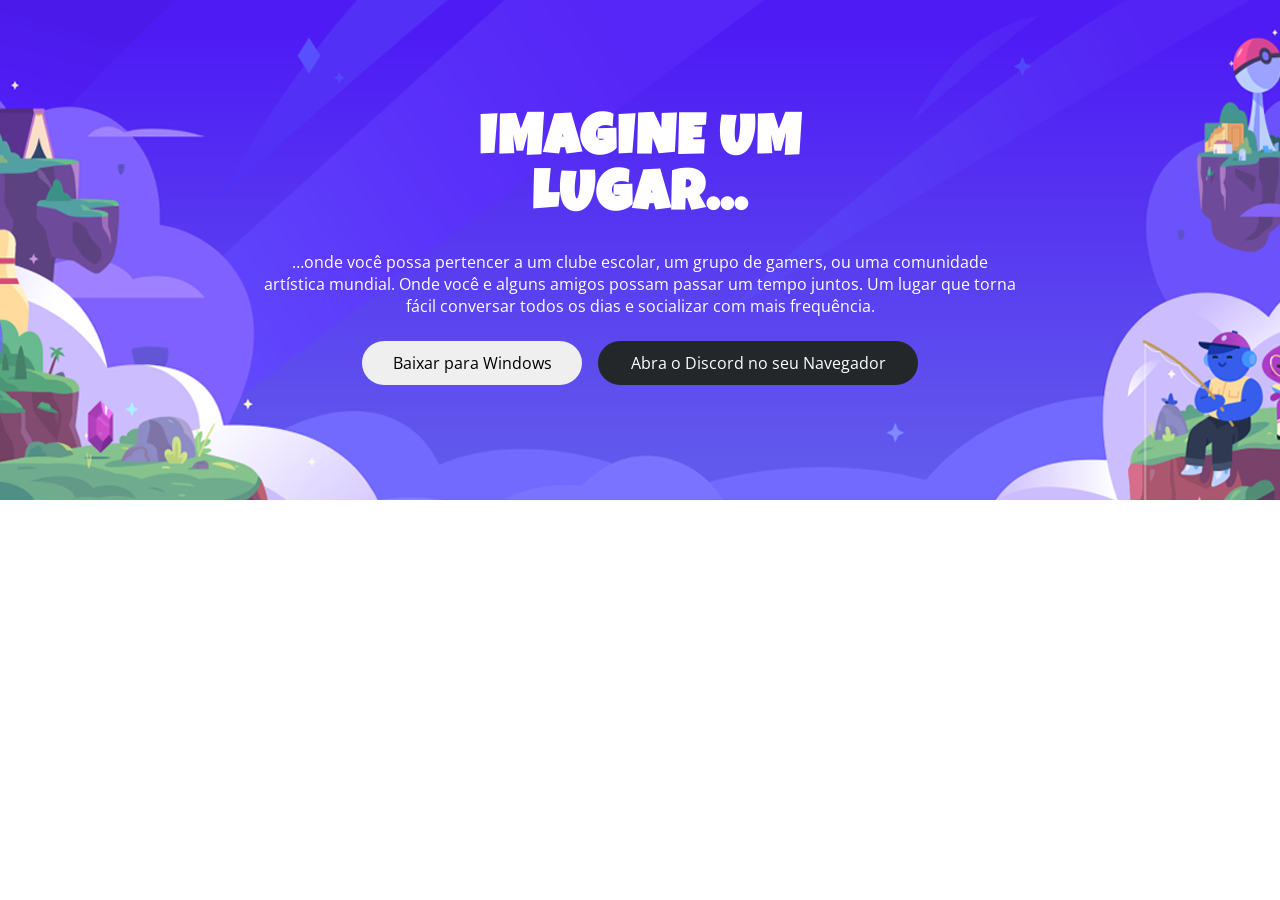
==== index.html @ 2ae84d3d "troca de nome para index" ====
<!DOCTYPE html>
<html lang="pt-br">
<head>
    <meta charset="UTF-8">
    <meta name="viewport" content="width=device-width, initial-scale=1.0">
    <link rel="stylesheet" href="style.css">
    <link rel="stylesheet" href="media.css">
    <title>Document</title>
</head>
<body>
    <header>
        <div class="intro">
            <h1>IMAGINE UM LUGAR...</h1>
            <p>…onde você possa pertencer a um clube escolar, 
                um grupo de gamers, ou uma comunidade artística mundial. 
                Onde você e alguns amigos possam passar um tempo juntos.
                Um lugar que torna fácil conversar todos os dias e socializar com mais frequência.</p>
            <div class="buttons">
                <button id="button1">Baixar para Windows</button>
                <button id="button1smart">Baixar para Android</button>
                <button id="button2">Abra o Discord no seu Navegador</button>
            </div>
        </div>
    </header>
</body>
</html>
---- style.css ----
@import url('https://fonts.googleapis.com/css2?family=Luckiest+Guy&family=Open+Sans:ital,wght@0,300..800;1,300..800&display=swap');
*{
    margin: 0;
    padding: 0;
    box-sizing: border-box;
    text-decoration: none;
}

/*Cabeçalho*/
header{
    max-width: 1370px;
    Height: 500px;
    background-image: url(Imagens/Header\ Background.png);
    display: flex;
    align-items: center;
    justify-content: center;
    padding: 10px;
}
.intro{
    max-width: 60%;
    font-family: "Luckiest Guy", cursive;
    display: flex;
    flex-direction: column;
    align-items: center;
    text-align: center;
    justify-content: center;
    gap: 24px;
}
h1{
    width: 400px;
    font-size: 56px;
    color: #FFFFFF;
    letter-spacing: 2px;
}
p{
    font-family: "Open Sans", sans-serif;
    color: #FFFFFF;
    font-weight: 400;
}
.buttons{
    display: flex;
    gap: 16px;
}
.buttons #button1{
    Width: 220px;
    Height: 44px;
    border: none;
    border-radius: 28px;
    font-family: "Open Sans", sans-serif;
    font-weight: bold;
    font-weight: 400;
    font-size: 16px;
}
#button1smart{
    display: none;
    Width: 220px;
    Height: 44px;
    border: none;
    border-radius: 28px;
    font-family: "Open Sans", sans-serif;
    font-weight: bold;
    font-weight: 400;
    font-size: 16px;
}
.buttons #button2{
    Width: 320px;
    Height: 44px;
    border: none;
    border-radius: 28px;
    font-family: "Open Sans", sans-serif;
    font-weight: bold;
    background-color: #23272A;
    color: #FFFFFF;
    font-weight: 400;
    font-size: 16px;
}
---- media.css ----
@media (max-width: 600px) {
    header{
        max-width: 1320px;
        Height: 550px;
    }
    p{
        font-size: 18px;
        color: #181b1d;
        font-weight: bold;
        width: 380px;
    }
    .buttons {
      flex-direction: column;
      align-items: center;
    }
    #button1{
        display: none;
    }
    #button1smart{
        display: block;
    }
  }
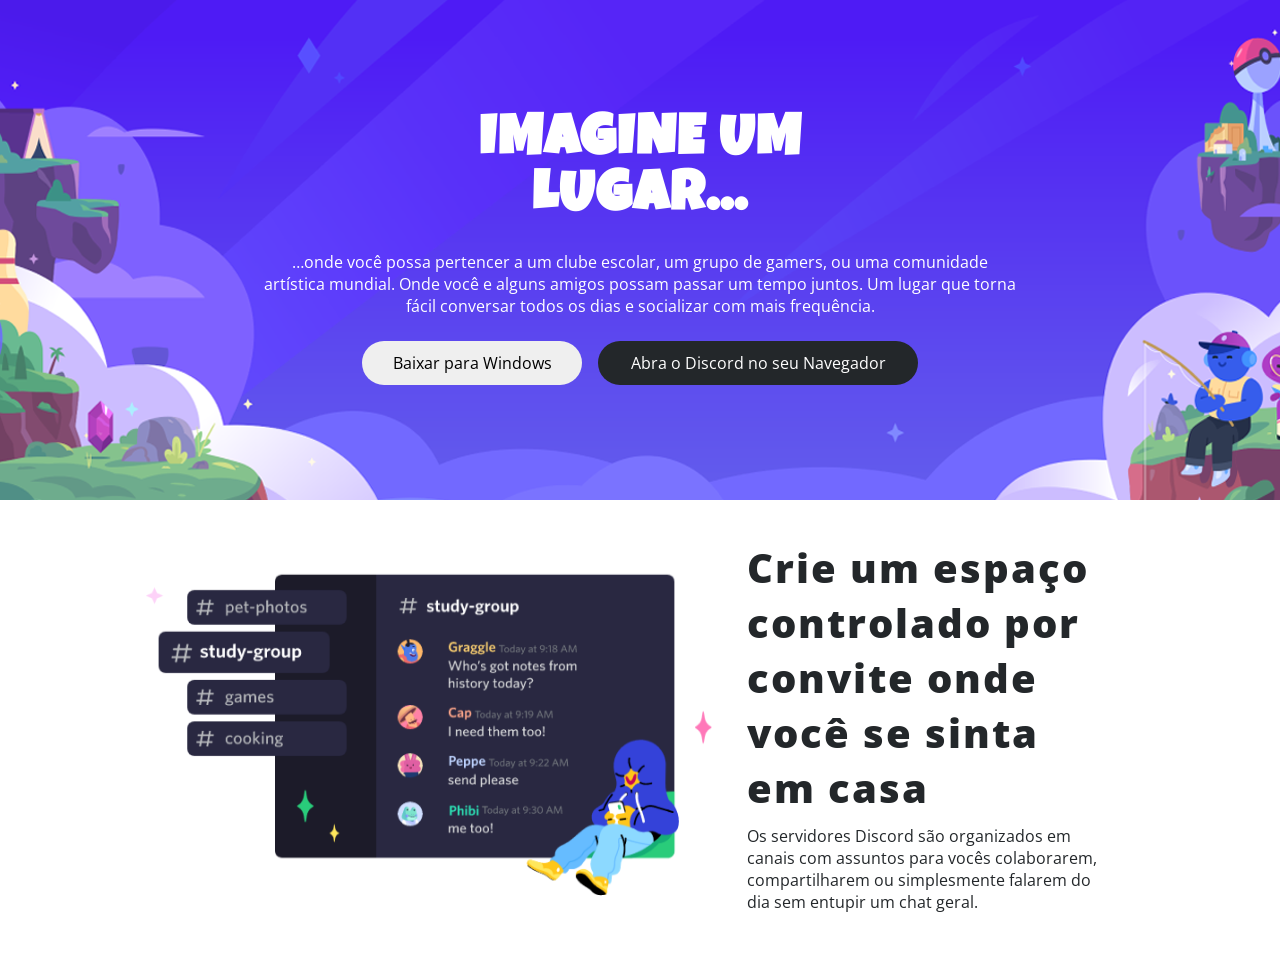
==== commit 2e53d7a4: "segundo commit" ====
--- a/index.html
+++ b/index.html
@@ -22,5 +22,13 @@
             </div>
         </div>
     </header>
+    <section>
+        <img src="Imagens/Section Image.png" alt="">
+        <div class="conteudo1">
+            <h1>Crie um espaço controlado por convite onde você se sinta em casa</h1>
+            <p>Os servidores Discord são organizados em canais com assuntos para vocês colaborarem, 
+                compartilharem ou simplesmente falarem do dia sem entupir um chat geral.</p>
+        </div>
+    </section>
 </body>
 </html>
--- a/style.css
+++ b/style.css
@@ -6,7 +6,7 @@
     text-decoration: none;
 }
 
-/*Cabeçalho*/
+/*cabeçalho da página*/
 header{
     max-width: 1370px;
     Height: 500px;
@@ -73,4 +73,35 @@
     color: #FFFFFF;
     font-weight: 400;
     font-size: 16px;
+}
+/*Primeiro Conteúdo da página*/
+section{
+    padding: 40px;
+    margin: auto;
+    max-width: 1100px;
+    height: 460px;
+    display: flex;
+    gap: 10px;
+}
+section img{
+    width: 607px;
+}
+.conteudo1{
+    display: flex;
+    flex-direction: column;
+    width: 360px;
+    gap: 10px;
+}
+.conteudo1 h1{
+    font-family: "Open Sans", sans-serif;
+    color: #23272A;
+    font-size: 40px;
+    font-weight: 800;
+    width: 100%;
+}
+.conteudo1 p{
+    font-family: "Open Sans", sans-serif;
+    color: #23272A;
+    font-size: 16px;
+    font-weight: 400;
 }
--- a/media.css
+++ b/media.css
@@ -1,13 +1,14 @@
 @media (max-width: 600px) {
+    /*cabeçalho da página*/
     header{
         max-width: 1320px;
         Height: 550px;
+        background-position: center;
     }
     p{
         font-size: 18px;
-        color: #181b1d;
         font-weight: bold;
-        width: 380px;
+        width: 350px;
     }
     .buttons {
       flex-direction: column;
@@ -19,4 +20,30 @@
     #button1smart{
         display: block;
     }
+
+    /*Primeiro conteúdo da página*/
+    section{
+        flex-direction: column;
+        height: 580px;
+    }
+    section img{
+    width: 100%;
+    }
+    .conteudo1{
+        flex-direction: column;
+        text-align: center;
+    }
+    .conteudo1 h1{
+        font-family: "Open Sans", sans-serif;
+        color: #23272A;
+        font-size: 24px;
+        font-weight: 800;
+        width: 100%;
+    }
+    .conteudo1 p{
+        font-family: "Open Sans", sans-serif;
+        color: #23272A;
+        font-size: 16px;
+        font-weight: 400;
+    }
   }
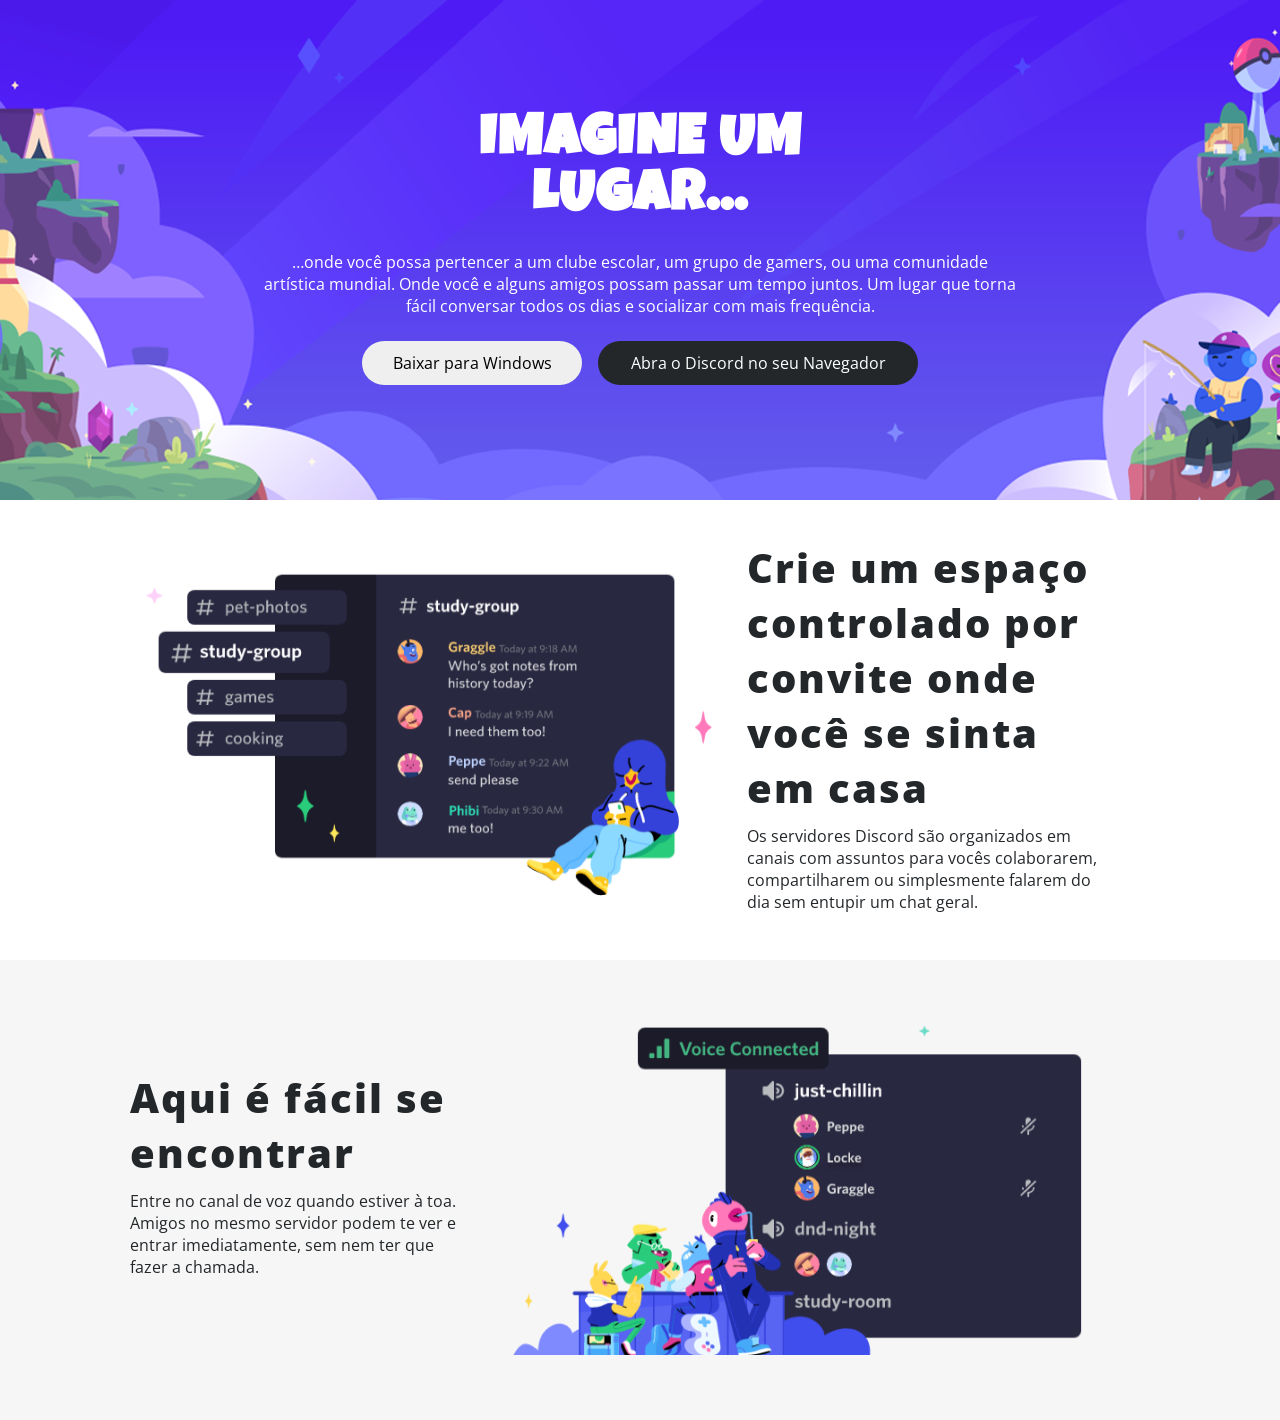
==== commit 77c3a1f7: "terceiro commit" ====
--- a/index.html
+++ b/index.html
@@ -22,13 +22,25 @@
             </div>
         </div>
     </header>
-    <section>
+    <section class="cont1">
         <img src="Imagens/Section Image.png" alt="">
         <div class="conteudo1">
             <h1>Crie um espaço controlado por convite onde você se sinta em casa</h1>
             <p>Os servidores Discord são organizados em canais com assuntos para vocês colaborarem, 
-                compartilharem ou simplesmente falarem do dia sem entupir um chat geral.</p>
+                    compartilharem ou simplesmente falarem do dia sem entupir um chat geral.</p>
         </div>
     </section>
+    <main class="fundo1">
+        <section class="cont2">
+            <div class="conteudo2">
+                <h1>Aqui é fácil se encontrar</h1>
+                <p>Entre no canal de voz quando estiver à toa. 
+                    Amigos no mesmo servidor podem te ver e entrar imediatamente, 
+                    sem nem ter que fazer a chamada.
+                </p>
+            </div>
+            <img src="Imagens/Section Image(2).png" alt="">
+        </section>
+    </main>
 </body>
 </html>
--- a/style.css
+++ b/style.css
@@ -74,8 +74,11 @@
     font-weight: 400;
     font-size: 16px;
 }
+
 /*Primeiro Conteúdo da página*/
-section{
+.fundo1{
+}
+.cont1{
     padding: 40px;
     margin: auto;
     max-width: 1100px;
@@ -104,4 +107,38 @@
     color: #23272A;
     font-size: 16px;
     font-weight: 400;
+}
+
+/*Segundo Conteúdo da página*/
+.fundo1{
+    background-color: #F6F6F6;
+}
+.cont2{
+    padding: 40px;
+    margin: auto;
+    max-width: 1100px;
+    height: 460px;
+    display: flex;
+    gap: 10px;
+}
+.conteudo2{
+    display: flex;
+    flex-direction: column;
+    padding-top: 70px;
+    width: 360px;
+    gap: 10px;
+}
+.conteudo2 h1{
+    font-family: "Open Sans", sans-serif;
+    color: #23272A;
+    font-size: 40px;
+    font-weight: 800;
+    width: 100%;
+}
+.conteudo2 p{
+    font-family: "Open Sans", sans-serif;
+    color: #23272A;
+    font-size: 16px;
+    font-weight: 400;
+    width: 95%;
 }
--- a/media.css
+++ b/media.css
@@ -22,28 +22,45 @@
     }
 
     /*Primeiro conteúdo da página*/
-    section{
+    .cont1{
         flex-direction: column;
         height: 580px;
     }
     section img{
-    width: 100%;
+        width: 100%;
     }
     .conteudo1{
         flex-direction: column;
         text-align: center;
     }
     .conteudo1 h1{
-        font-family: "Open Sans", sans-serif;
-        color: #23272A;
         font-size: 24px;
         font-weight: 800;
         width: 100%;
     }
     .conteudo1 p{
-        font-family: "Open Sans", sans-serif;
-        color: #23272A;
         font-size: 16px;
         font-weight: 400;
     }
+
+    /*Segundo conteúdo da página*/
+    .cont2{
+        flex-direction: column;
+        height: 500px;
+        gap: 20px;
+        height: 650px;
+    }
+    .conteudo2{
+        flex-direction: column;
+        text-align: center;
+        gap: 20px;
+        padding-top: 50px;
+    }
+    .conteudo2 h1{
+        font-family: "Open Sans", sans-serif;
+        color: #23272A;
+        font-size: 40px;
+        font-weight: 800;
+        width: 100%;
+    }
   }
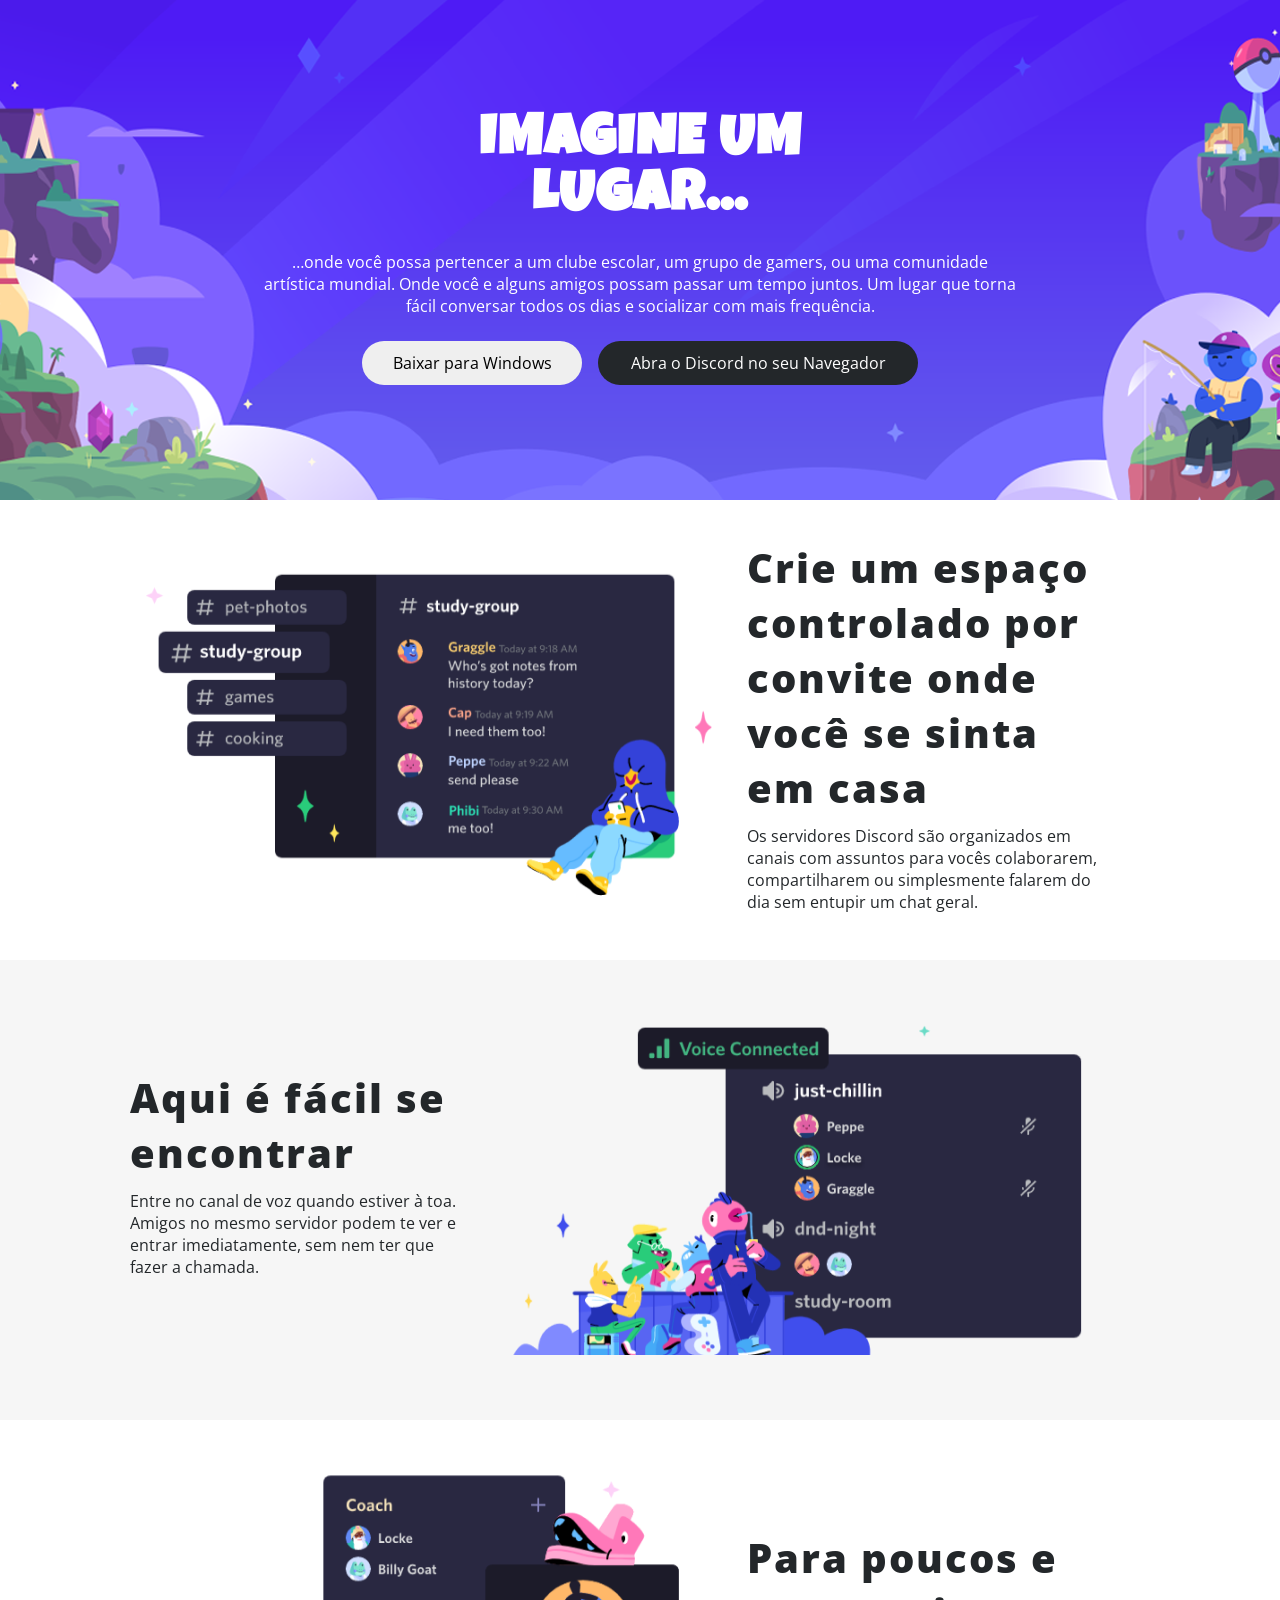
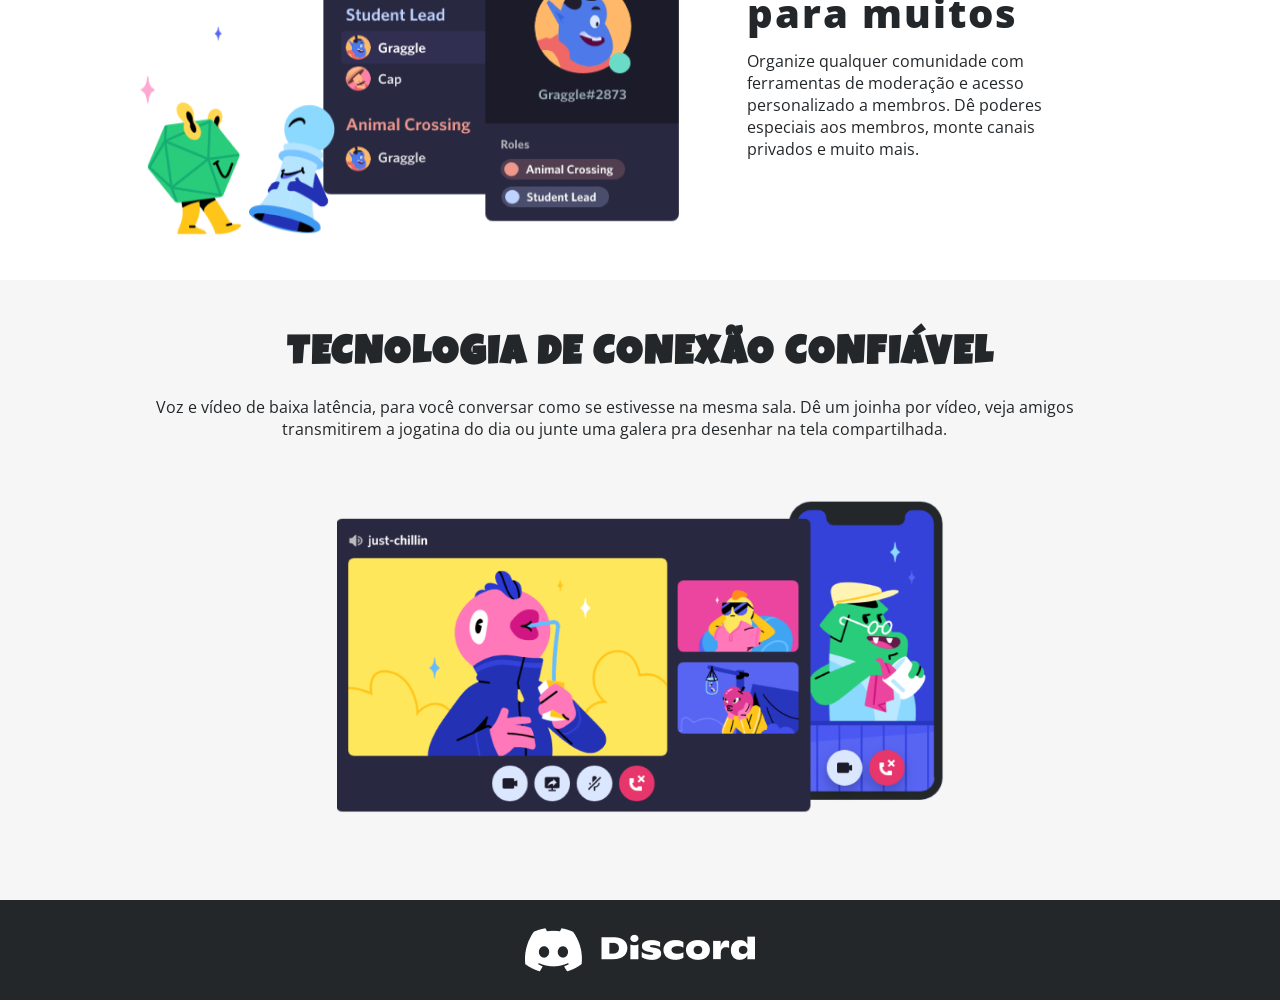
==== commit 89b2b791: "quarto commit" ====
--- a/index.html
+++ b/index.html
@@ -42,5 +42,30 @@
             <img src="Imagens/Section Image(2).png" alt="">
         </section>
     </main>
+    <main class="fundo2">
+        <section class="cont3">
+            <img src="Imagens/Section Image(3).png" alt="">
+            <div class="conteudo3">
+                <h1>Para poucos e para muitos</h1>
+                <p>Organize qualquer comunidade com ferramentas de moderação e acesso personalizado a membros.
+                     Dê poderes especiais aos membros, monte canais privados e muito mais.</p>
+            </div>
+        </section>
+    </main>
+    <main class="fundo3">
+        <section class="cont4">
+            <div class="conteudo4">
+                <h1>TECNOLOGIA DE CONEXÃO CONFIÁVEL</h1>
+                <p>Voz e vídeo de baixa latência, para você conversar como se estivesse na mesma sala.
+                     Dê um joinha por vídeo, veja amigos transmitirem a 
+                     jogatina do dia ou junte uma galera pra desenhar na tela compartilhada.
+                </p>
+            </div>
+            <img src="Imagens/Section Image(4).png" alt="">
+        </section>
+    </main>
+    <footer>
+        <img src="Imagens/svgexport-15 1.png" alt="">
+    </footer>
 </body>
 </html>
--- a/style.css
+++ b/style.css
@@ -76,8 +76,6 @@
 }
 
 /*Primeiro Conteúdo da página*/
-.fundo1{
-}
 .cont1{
     padding: 40px;
     margin: auto;
@@ -141,4 +139,86 @@
     font-size: 16px;
     font-weight: 400;
     width: 95%;
+}
+
+/*Terceiro conteúdo da página*/
+.fundo2{
+    background-color: #FfFfFf;
+}
+.cont3{
+    padding: 40px;
+    margin: auto;
+    max-width: 1100px;
+    height: 460px;
+    display: flex;
+    gap: 10px;
+}
+.conteudo3{
+    display: flex;
+    flex-direction: column;
+    padding-top: 70px;
+    width: 360px;
+    gap: 10px;
+}
+.conteudo3 h1{
+    font-family: "Open Sans", sans-serif;
+    color: #23272A;
+    font-size: 40px;
+    font-weight: 800;
+    width: 100%;
+}
+.conteudo3 p{
+    font-family: "Open Sans", sans-serif;
+    color: #23272A;
+    font-size: 16px;
+    font-weight: 400;
+    width: 95%;
+}
+
+/*Quarto conteúdo da página*/
+.fundo3{
+    background-color: #F6F6F6;
+    height: 620px;
+}
+.cont4{
+    padding: 40px;
+    margin: auto;
+    max-width: 1100px;
+    height: 560px;
+    display: flex;
+    flex-direction: column;
+    justify-content: center;
+    align-items: center;
+    gap: 20px;
+}
+.conteudo4{
+    padding-top: 70px;
+    width: 100%;
+    display: flex;
+    flex-direction: column;
+    gap: 20px;
+    text-align: center;
+}
+.conteudo4 h1{
+    font-family: "Luckiest Guy", cursive;
+    color: #23272A;
+    font-size: 40px;
+    font-weight: 800;
+    width: 100%;
+}
+.conteudo4 p{
+    font-family: "Open Sans", sans-serif;
+    color: #23272A;
+    font-size: 16px;
+    font-weight: 400;
+    width: 95%;
+}
+
+/*Rodapé*/
+footer{
+    height: 100px;
+    background-color: #23272A;
+    display: flex;
+    justify-content: center;
+    align-items: center;
 }
--- a/media.css
+++ b/media.css
@@ -46,19 +46,34 @@
     /*Segundo conteúdo da página*/
     .cont2{
         flex-direction: column;
-        height: 500px;
         gap: 20px;
-        height: 650px;
+        height: 600px;
     }
     .conteudo2{
         flex-direction: column;
         text-align: center;
         gap: 20px;
-        padding-top: 50px;
+        padding-top: 30px;
     }
     .conteudo2 h1{
-        font-family: "Open Sans", sans-serif;
-        color: #23272A;
+        font-size: 40px;
+        font-weight: 800;
+        width: 100%;
+    }
+
+    /*Terceiro conteúdo da página*/
+    .cont3{
+        flex-direction: column;
+        gap: 20px;
+        height: 640px;
+    }
+    .conteudo3{
+        flex-direction: column;
+        text-align: center;
+        gap: 20px;
+        padding-top: 60px;
+    }
+    .conteudo3 h1{
         font-size: 40px;
         font-weight: 800;
         width: 100%;
